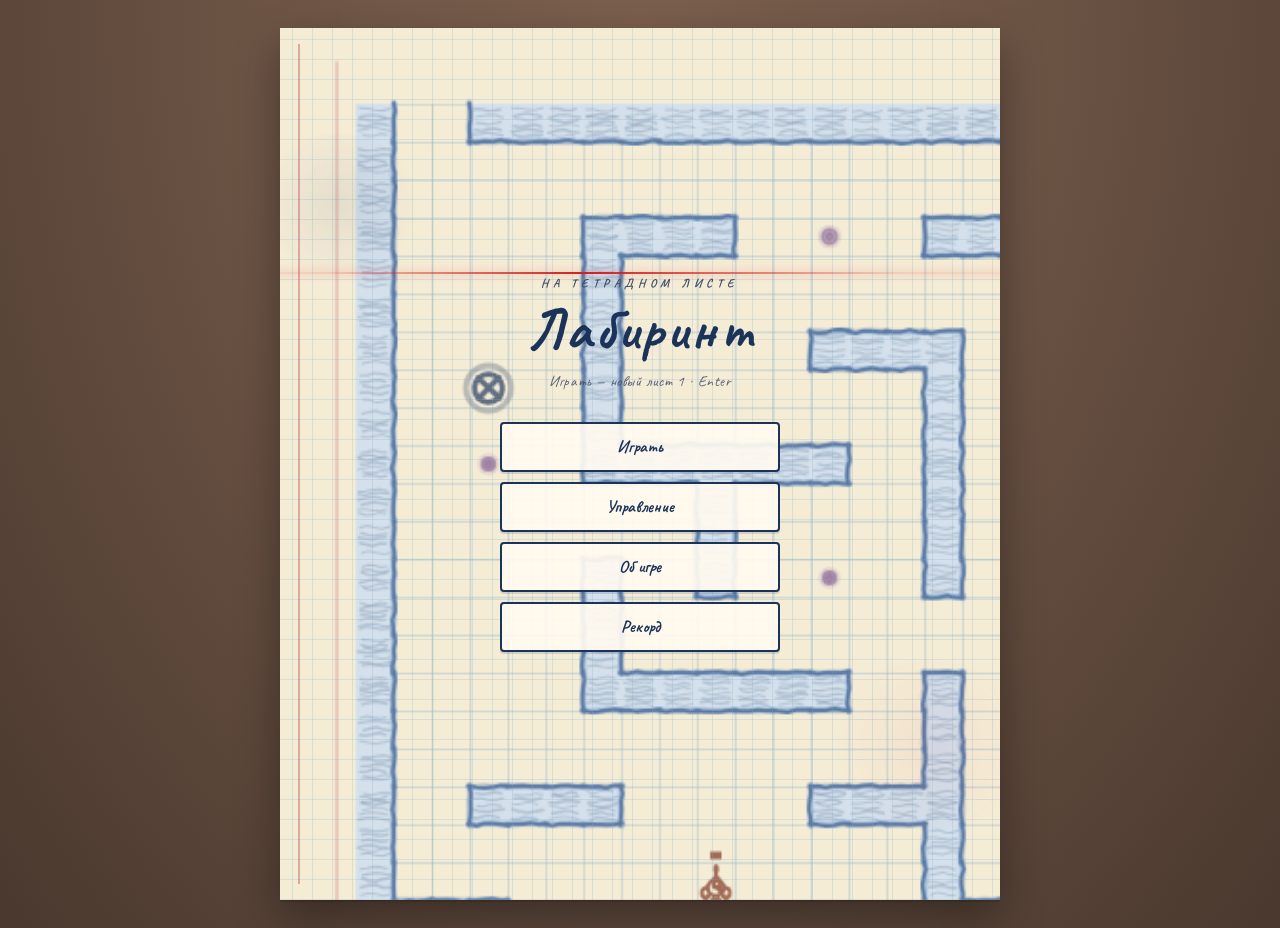
==== index.html @ 0924b026 "Publish the notebook maze so it can be opened from a link. Co-authored-by: Cursor <cursoragent@curso" ====
<!DOCTYPE html>
<html lang="ru">
  <head>
    <meta charset="UTF-8" />
    <meta name="viewport" content="width=device-width, initial-scale=1.0" />
    <title>Лабиринт на тетрадном листе</title>
    <link rel="preconnect" href="https://fonts.googleapis.com" />
    <link rel="preconnect" href="https://fonts.gstatic.com" crossorigin />
    <link
      href="https://fonts.googleapis.com/css2?family=Caveat:wght@500;700&display=swap"
      rel="stylesheet"
    />
    <link rel="stylesheet" href="css/style.css" />
  </head>
  <body class="in-menu">
    <div class="desk">
      <header class="hint">
        <p class="controls">
          WASD — ходить · ЛКМ / пробел — выстрел (можно зажать) · M — звук · Esc — пауза · R — сначала, тот же сид
        </p>
        <p class="status" id="status">Выход с 4 мишеней · тихо — происшествие · жар копится</p>
      </header>
      <div class="paper-wrap">
        <canvas id="game" width="380" height="460"></canvas>
        <div id="overlay" class="win is-menu is-root-menu" aria-live="polite">
          <div class="menu-fx" aria-hidden="true">
            <span class="menu-fx-blot menu-fx-blot-a"></span>
            <span class="menu-fx-blot menu-fx-blot-b"></span>
            <span class="menu-fx-laser"></span>
          </div>
          <div class="defeat-stamp" aria-hidden="true">
            <span class="defeat-stamp-ring"></span>
            <span class="defeat-stamp-x"></span>
          </div>
          <div class="win-brand">
            <p class="win-kicker" id="overlay-kicker">на тетрадном листе</p>
            <p class="win-title" id="overlay-title">Лабиринт</p>
          </div>
          <p class="win-sub" id="overlay-sub">Играть — новый лист 1 · Enter</p>
          <p id="pause-notes" class="pause-notes hidden"></p>
          <p id="event-body" class="event-body hidden"></p>
          <button type="button" class="menu-btn hidden" id="event-continue">Дальше</button>
          <div id="menu-panel" class="menu-panel">
            <button type="button" class="menu-btn" id="menu-play">Играть</button>
            <button type="button" class="menu-btn" id="menu-controls">Управление</button>
            <button type="button" class="menu-btn" id="menu-about">Об игре</button>
            <button type="button" class="menu-btn" id="menu-record">Рекорд</button>
          </div>
          <div id="menu-page" class="menu-page hidden">
            <p id="menu-page-text" class="menu-page-text"></p>
            <button type="button" class="menu-btn" id="menu-back">Назад</button>
          </div>
          <div id="upgrade-panel" class="upgrade-panel hidden">
            <p id="shop-taken" class="shop-taken hidden"></p>
            <button type="button" class="upgrade-card" id="upgrade-0">
              <span class="upgrade-key">1</span>
              <span class="upgrade-title">Апгрейд</span>
              <span class="upgrade-desc">Описание</span>
            </button>
            <button type="button" class="upgrade-card" id="upgrade-1">
              <span class="upgrade-key">2</span>
              <span class="upgrade-title">Апгрейд</span>
              <span class="upgrade-desc">Описание</span>
            </button>
            <button type="button" class="upgrade-card" id="upgrade-2">
              <span class="upgrade-key">3</span>
              <span class="upgrade-title">Апгрейд</span>
              <span class="upgrade-desc">Описание</span>
            </button>
            <button type="button" class="menu-btn upgrade-skip" id="upgrade-skip">Дальше</button>
          </div>
          <div id="death-panel" class="menu-panel hidden">
            <p id="death-build" class="death-build"></p>
            <button type="button" class="menu-btn death-retry" id="death-retry">Ещё раз в этом сиде (R)</button>
            <button type="button" class="menu-btn" id="death-new">Новый забег в другом сиде</button>
            <button type="button" class="menu-btn" id="death-menu">Выход в меню</button>
          </div>
        </div>
      </div>
    </div>
    <script type="module" src="js/main.js"></script>
  </body>
</html>
---- css/style.css ----
:root {
  --desk: #6b5344;
  --desk-dark: #4a382e;
  --ink: #1b3358;
  --paper: #f4ecd6;
}

* {
  box-sizing: border-box;
  margin: 0;
  padding: 0;
}

html,
body {
  min-height: 100%;
}

body {
  font-family: Caveat, "Segoe Print", "Comic Sans MS", cursive;
  color: var(--ink);
  background:
    radial-gradient(ellipse at 50% 0%, #7a5e4d 0%, var(--desk) 45%, var(--desk-dark) 100%);
}

.desk {
  min-height: 100vh;
  display: flex;
  flex-direction: column;
  align-items: center;
  justify-content: center;
  gap: 14px;
  padding: 24px 16px;
}

.hint {
  text-align: center;
  max-width: min(100%, 720px);
}

.controls {
  font-size: 18px;
  color: #f0e6d4;
  text-shadow: 0 1px 0 rgba(0, 0, 0, 0.35);
}

.status {
  margin-top: 6px;
  font-size: 18px;
  font-weight: 700;
  color: #fff6e4;
  text-shadow: 0 1px 0 rgba(0, 0, 0, 0.4);
}

body:not(.in-menu) .status {
  position: absolute;
  width: 1px;
  height: 1px;
  overflow: hidden;
  clip: rect(0, 0, 0, 0);
}

.paper-wrap {
  position: relative;
  line-height: 0;
  width: min(100%, 720px);
  box-shadow:
    0 1px 0 rgba(255, 255, 255, 0.35) inset,
    0 18px 40px rgba(0, 0, 0, 0.35),
    0 2px 0 rgba(0, 0, 0, 0.12);
  background: var(--paper);
}

#game {
  display: block;
  width: 100% !important;
  height: auto !important;
  aspect-ratio: 380 / 460;
  background: var(--paper);
}

.win {
  position: absolute;
  inset: 0;
  z-index: 2;
  display: flex;
  flex-direction: column;
  align-items: center;
  justify-content: center;
  gap: 8px;
  background: rgba(244, 236, 214, 0.72);
  line-height: 1.3;
}

.win.hidden {
  display: none;
}

.win-title {
  font-size: 48px;
  font-weight: 700;
  color: var(--ink);
}

.win-sub {
  font-size: 18px;
  color: #3d4d66;
  max-width: 88%;
}

.menu-panel {
  display: flex;
  flex-direction: column;
  gap: 10px;
  margin-top: 18px;
  width: min(280px, 80%);
  line-height: 1.3;
}

.menu-panel.hidden {
  display: none;
}

.menu-page {
  display: flex;
  flex-direction: column;
  align-items: center;
  gap: 16px;
  margin-top: 14px;
  width: min(420px, 88%);
  line-height: 1.35;
}

.menu-page.hidden {
  display: none;
}

.menu-page-text {
  font-size: 16px;
  color: #3d4d66;
  text-align: left;
  white-space: pre-line;
}

.pause-notes {
  font-size: 16px;
  color: #3d4d66;
  text-align: left;
  white-space: pre-line;
  max-width: 88%;
  margin: 0;
  line-height: 1.35;
}

.pause-notes.hidden {
  display: none;
}

.event-body {
  font-size: 17px;
  color: #3d4d66;
  text-align: left;
  white-space: pre-line;
  max-width: 88%;
  margin: 4px 0 0;
  line-height: 1.4;
}

.event-body.hidden {
  display: none;
}

.event-body.is-result {
  font-size: 22px;
  font-weight: 700;
  color: var(--ink);
  text-align: center;
  max-width: 80%;
  margin: 8px 0 4px;
}

#event-continue {
  margin-top: 10px;
  min-width: 160px;
}

#event-continue.hidden {
  display: none;
}

.menu-btn {
  appearance: none;
  border: 2px solid var(--ink);
  background: rgba(255, 250, 240, 0.92);
  color: var(--ink);
  border-radius: 4px;
  padding: 12px 16px;
  font: inherit;
  font-size: 17px;
  font-weight: 700;
  cursor: pointer;
  box-shadow: 0 2px 0 rgba(27, 51, 88, 0.15);
}

.menu-btn:hover,
.menu-btn:focus-visible {
  background: #fff;
  outline: none;
}

.upgrade-skip {
  width: 100%;
  flex-basis: 100%;
  margin-top: 4px;
}

.upgrade-skip.hidden {
  display: none;
}

.upgrade-panel {
  display: flex;
  gap: 14px;
  margin-top: 18px;
  max-width: 92%;
  flex-wrap: wrap;
  justify-content: center;
  line-height: 1.25;
}

.upgrade-panel.hidden {
  display: none;
}

.shop-taken {
  flex-basis: 100%;
  font-size: 15px;
  color: #3d4d66;
  text-align: left;
  white-space: pre-line;
  line-height: 1.35;
  max-height: 22vh;
  overflow: auto;
  width: 100%;
  margin: 0 0 2px;
}

.shop-taken.hidden {
  display: none;
}

.upgrade-card {
  width: min(260px, 42vw);
  text-align: left;
  padding: 14px 16px;
  border: 2px solid var(--ink);
  background: rgba(244, 236, 214, 0.95);
  color: var(--ink);
  cursor: pointer;
  font: inherit;
  display: flex;
  flex-direction: column;
  gap: 6px;
  box-shadow: 2px 3px 0 rgba(27, 51, 88, 0.18);
}

.upgrade-card:hover,
.upgrade-card:focus-visible {
  background: #fff8e8;
  outline: none;
}

.upgrade-card.hidden {
  display: none;
}

.upgrade-key {
  font-size: 13px;
  font-weight: 700;
  opacity: 0.65;
}

.upgrade-title {
  font-size: 20px;
  font-weight: 700;
}

.upgrade-desc {
  font-size: 14px;
  color: #3d4d66;
}

.upgrade-panel {
  display: flex;
  gap: 14px;
  margin-top: 18px;
  flex-wrap: wrap;
  justify-content: center;
  max-width: 92%;
}

.upgrade-panel.hidden {
  display: none;
}

.upgrade-card {
  appearance: none;
  border: 2px solid var(--ink);
  background: rgba(255, 250, 240, 0.92);
  color: var(--ink);
  border-radius: 4px;
  padding: 14px 16px;
  min-width: 200px;
  max-width: 260px;
  text-align: left;
  cursor: pointer;
  display: flex;
  flex-direction: column;
  gap: 6px;
  font: inherit;
  box-shadow: 0 2px 0 rgba(27, 51, 88, 0.15);
  transition: transform 0.12s ease, background 0.12s ease;
}

.upgrade-card:hover {
  background: #fff;
  transform: translateY(-2px);
}

.upgrade-card.hidden {
  display: none;
}

.upgrade-card.is-rare {
  box-shadow: 0 2px 0 rgba(27, 51, 88, 0.15), inset 0 0 0 1px rgba(154, 52, 18, 0.35);
}

.upgrade-card.is-ink {
  box-shadow: 0 2px 0 rgba(90, 24, 64, 0.2), inset 0 0 0 1px rgba(90, 24, 64, 0.45);
}

.upgrade-card.is-ink .upgrade-title {
  color: #5a1840;
}

.upgrade-key {
  font-size: 12px;
  font-weight: 700;
  letter-spacing: 0.04em;
  opacity: 0.7;
}

.upgrade-title {
  font-size: 18px;
  font-weight: 700;
}

.upgrade-desc {
  font-size: 14px;
  color: #3d4d66;
  line-height: 1.35;
}

body.in-menu .hint {
  height: 0;
  margin: 0;
  opacity: 0;
  overflow: hidden;
  pointer-events: none;
}

body.in-menu .desk {
  gap: 0;
  padding-top: 28px;
  padding-bottom: 28px;
}

.win > *:not(.menu-fx) {
  position: relative;
  z-index: 1;
}

.win-brand {
  display: flex;
  flex-direction: column;
  align-items: center;
  gap: 8px;
  text-align: center;
  max-width: 92%;
}

.win-kicker {
  font-size: 12px;
  font-weight: 700;
  letter-spacing: 0.38em;
  text-transform: uppercase;
  color: #3d4d66;
}

.win-kicker.hidden {
  display: none;
}

.win.is-menu {
  overflow: hidden;
  background: rgba(244, 236, 214, 0.32);
  gap: 12px;
}

.win.is-menu::before {
  content: "";
  position: absolute;
  inset: -40%;
  background-image:
    linear-gradient(rgba(120, 168, 196, 0.32) 1px, transparent 1px),
    linear-gradient(90deg, rgba(120, 168, 196, 0.32) 1px, transparent 1px);
  background-size: 20px 20px;
  animation: paperDrift 22s linear infinite;
  pointer-events: none;
  opacity: 0.7;
}

.win.is-menu::after {
  content: "";
  position: absolute;
  top: 16px;
  bottom: 16px;
  left: 18px;
  width: 1.5px;
  background: rgba(196, 84, 92, 0.45);
  pointer-events: none;
}

.menu-fx {
  display: none;
}

.win.is-menu .menu-fx {
  display: block;
  position: absolute;
  inset: 0;
  overflow: hidden;
  pointer-events: none;
  z-index: 0;
}

.menu-fx-blot {
  position: absolute;
  border-radius: 50%;
  filter: blur(1px);
  opacity: 0.22;
}

.menu-fx-blot-a {
  width: 180px;
  height: 140px;
  left: -30px;
  top: 12%;
  background: radial-gradient(circle, rgba(27, 51, 88, 0.35) 0%, transparent 70%);
  animation: blotDrift 11s ease-in-out infinite;
}

.menu-fx-blot-b {
  width: 220px;
  height: 170px;
  right: -40px;
  bottom: 8%;
  background: radial-gradient(circle, rgba(211, 31, 31, 0.22) 0%, transparent 72%);
  animation: blotDrift 14s ease-in-out infinite reverse;
}

.menu-fx-laser {
  position: absolute;
  left: -30%;
  top: 28%;
  width: 160%;
  height: 2px;
  background: linear-gradient(90deg, transparent, rgba(211, 31, 31, 0.15), #d31f1f 45%, rgba(211, 31, 31, 0.15), transparent);
  box-shadow: 0 0 8px rgba(211, 31, 31, 0.35);
  animation: laserSweep 8s ease-in-out infinite;
  transform-origin: 30% 50%;
}

.win.is-root-menu .win-title {
  font-size: clamp(40px, 9vw, 58px);
  letter-spacing: 0.06em;
  line-height: 1.05;
  animation: titleIn 0.85s ease both;
}

.win.is-root-menu .win-kicker {
  animation: titleIn 0.7s ease both;
}

.win.is-root-menu .win-sub {
  font-size: 15px;
  letter-spacing: 0.04em;
  opacity: 0.85;
}

.win.is-menu .menu-btn {
  transition: transform 0.12s ease, background 0.12s ease, box-shadow 0.12s ease;
}

.win.is-menu .menu-btn:hover,
.win.is-menu .menu-btn:focus-visible {
  transform: translateY(-1px);
}

#menu-play {
  animation: playPulse 2.6s ease-in-out infinite;
}

@keyframes paperDrift {
  from {
    transform: translate(0, 0);
  }
  to {
    transform: translate(-20px, -20px);
  }
}

@keyframes blotDrift {
  0%,
  100% {
    transform: translate(0, 0) scale(1);
  }
  50% {
    transform: translate(18px, -14px) scale(1.08);
  }
}

@keyframes laserSweep {
  0% {
    top: 22%;
    transform: rotate(14deg);
    opacity: 0.35;
  }
  35% {
    top: 58%;
    transform: rotate(-16deg);
    opacity: 0.7;
  }
  70% {
    top: 38%;
    transform: rotate(9deg);
    opacity: 0.5;
  }
  100% {
    top: 22%;
    transform: rotate(14deg);
    opacity: 0.35;
  }
}

@keyframes titleIn {
  from {
    opacity: 0;
    transform: translateY(8px);
  }
  to {
    opacity: 1;
    transform: translateY(0);
  }
}

@keyframes playPulse {
  0%,
  100% {
    box-shadow: 0 2px 0 rgba(27, 51, 88, 0.15);
  }
  50% {
    background: #fff;
    box-shadow: 0 6px 14px rgba(27, 51, 88, 0.2);
  }
}

.defeat-stamp {
  display: none;
}

.win.is-defeat {
  overflow: hidden;
  background:
    radial-gradient(ellipse at 50% 42%, rgba(244, 236, 214, 0.88) 0 34%, rgba(120, 28, 34, 0.58) 100%);
  gap: 10px;
}

.win.is-defeat::before {
  content: "";
  position: absolute;
  inset: 0;
  background:
    repeating-linear-gradient(
      -22deg,
      transparent 0 13px,
      rgba(154, 28, 36, 0.1) 13px 15px
    );
  pointer-events: none;
}

.win.is-defeat .win-title {
  color: #9a1c24;
  font-size: 46px;
  letter-spacing: 0.1em;
  text-transform: uppercase;
  text-shadow: 1px 1px 0 rgba(255, 244, 232, 0.7);
  animation: titleIn 0.35s ease both;
}

.win.is-defeat .win-sub {
  color: #5c2a30;
  font-weight: 600;
}

.death-build {
  font-size: 16px;
  color: #5c2a30;
  text-align: left;
  white-space: pre-line;
  max-height: 28vh;
  overflow: auto;
  width: min(360px, 88%);
  margin: 4px 0 8px;
  line-height: 1.35;
}

.win.is-defeat .death-build {
  color: #5c2a30;
}

.win.is-defeat .defeat-stamp {
  display: block;
  position: absolute;
  inset: 0;
  pointer-events: none;
  z-index: 0;
}

.defeat-stamp-ring {
  position: absolute;
  left: 50%;
  top: 46%;
  width: 220px;
  height: 220px;
  transform: translate(-50%, -50%) rotate(-16deg);
  border: 9px solid rgba(154, 28, 36, 0.28);
  border-radius: 50%;
  box-shadow: 0 0 0 3px rgba(154, 28, 36, 0.08) inset;
}

.defeat-stamp-x {
  position: absolute;
  left: 50%;
  top: 46%;
  width: 168px;
  height: 14px;
  transform: translate(-50%, -50%) rotate(-16deg);
  background: rgba(154, 28, 36, 0.32);
  border-radius: 2px;
}

.defeat-stamp-x::before {
  content: "";
  position: absolute;
  inset: 0;
  background: rgba(154, 28, 36, 0.32);
  border-radius: 2px;
  transform: rotate(90deg);
}

.win.is-defeat .menu-btn {
  border-color: #8b151c;
  color: #6d1218;
  background: rgba(255, 244, 236, 0.94);
  box-shadow: 0 2px 0 rgba(139, 21, 28, 0.22);
}

.win.is-defeat .menu-btn:hover,
.win.is-defeat .menu-btn:focus-visible {
  background: #fff8f2;
}

.win.is-defeat .death-retry {
  background: #8b151c;
  color: #fff8f0;
  border-color: #6d1218;
}

.win.is-defeat .death-retry:hover,
.win.is-defeat .death-retry:focus-visible {
  background: #a31a22;
  color: #fff;
}
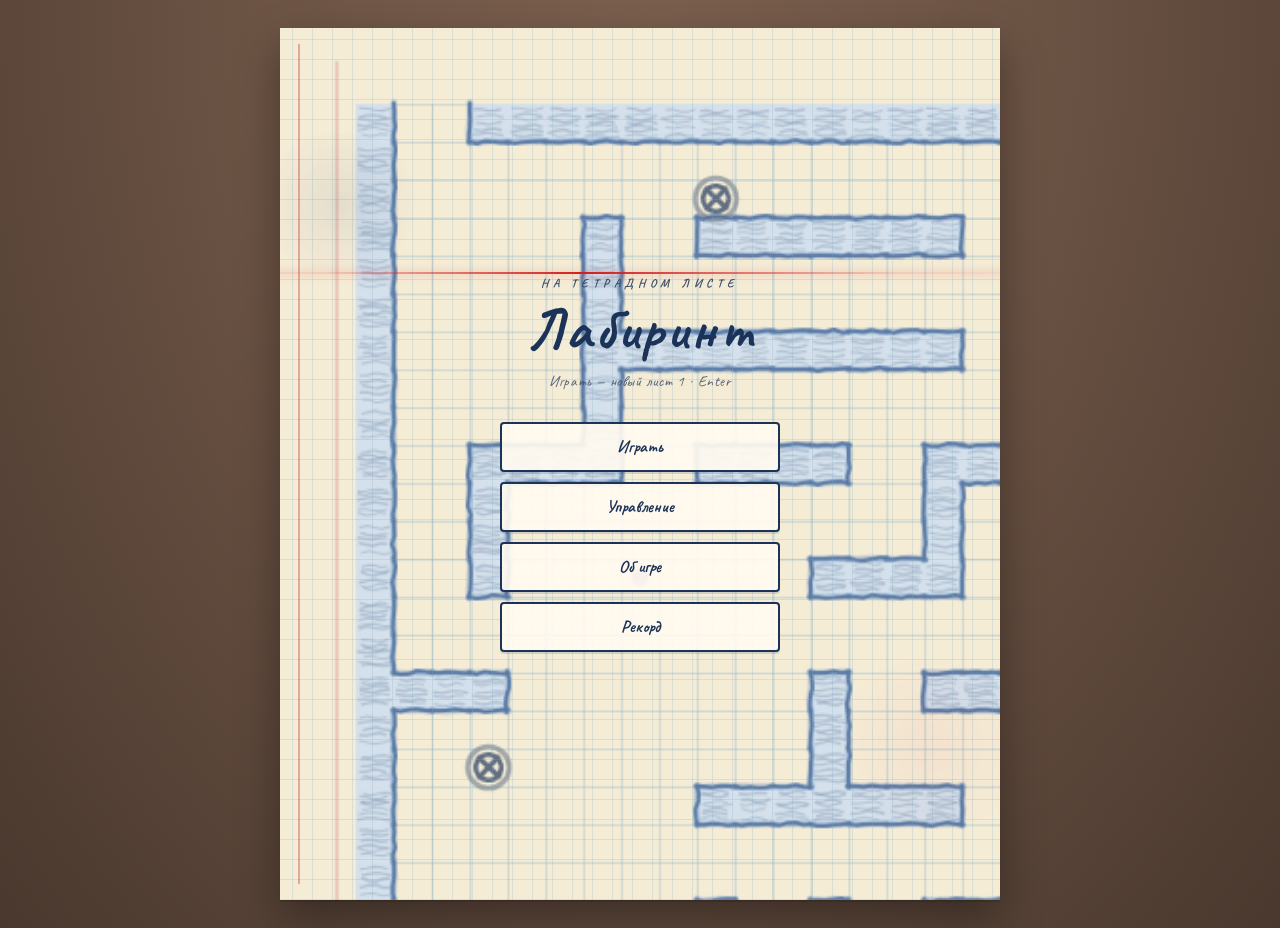
==== commit 3ed3fc1a: "Publish fogged walls, hit stun, pause build notes, and more green exits. Co-authored-by: Cursor <cur" ====
--- a/index.html
+++ b/index.html
@@ -4,6 +4,7 @@
     <meta charset="UTF-8" />
     <meta name="viewport" content="width=device-width, initial-scale=1.0" />
     <title>Лабиринт на тетрадном листе</title>
+    <link rel="icon" href="favicon.svg" type="image/svg+xml" />
     <link rel="preconnect" href="https://fonts.googleapis.com" />
     <link rel="preconnect" href="https://fonts.gstatic.com" crossorigin />
     <link
--- a/css/style.css
+++ b/css/style.css
@@ -148,6 +148,8 @@
   text-align: left;
   white-space: pre-line;
   max-width: 88%;
+  max-height: 52%;
+  overflow: auto;
   margin: 0;
   line-height: 1.35;
 }
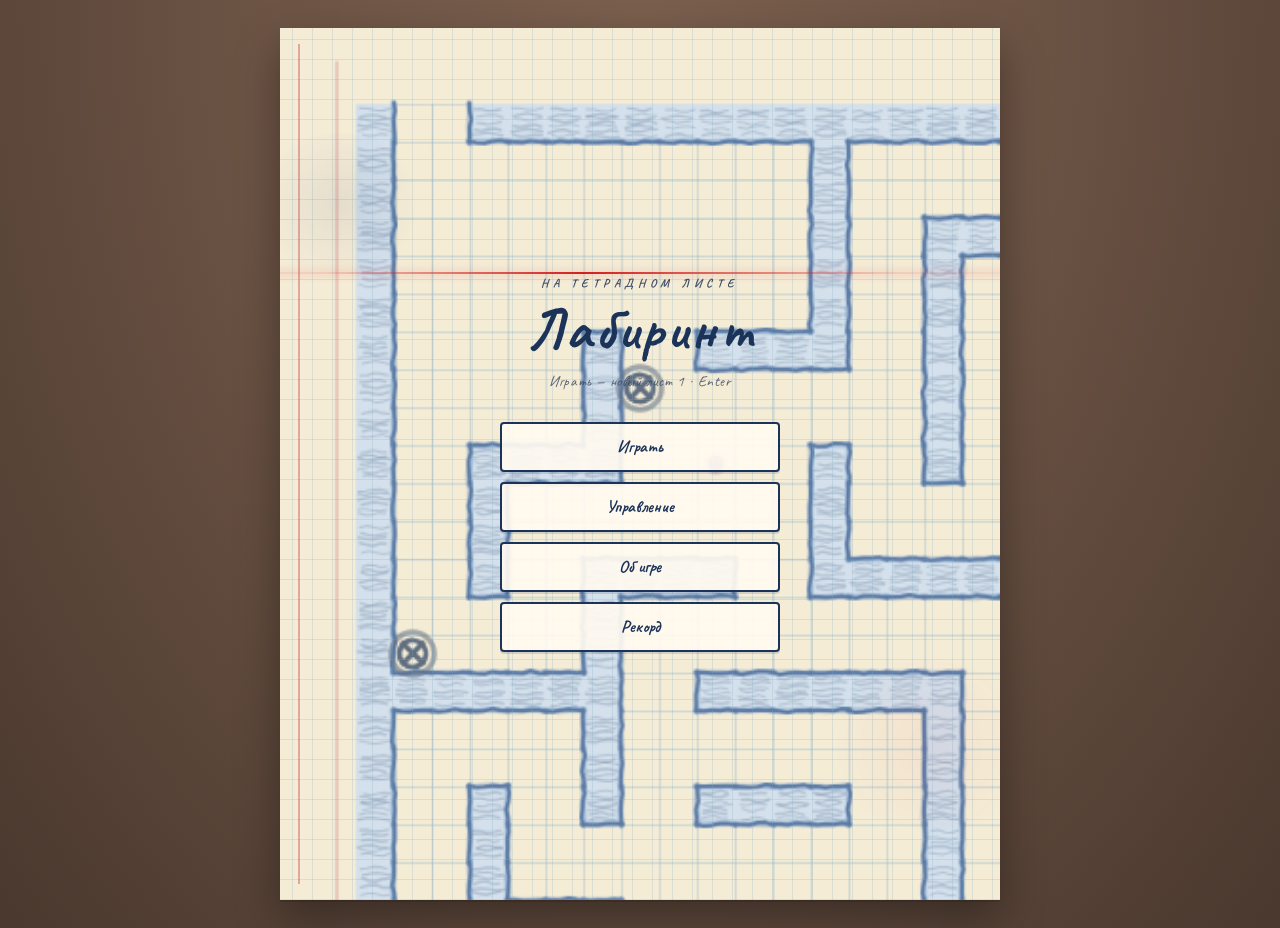
==== commit 0d96c3a9: "Publish laser overheat, seeded starter weapons, and a seed step after Play. Co-authored-by: Cursor <" ====
--- a/index.html
+++ b/index.html
@@ -47,6 +47,13 @@
             <button type="button" class="menu-btn" id="menu-about">Об игре</button>
             <button type="button" class="menu-btn" id="menu-record">Рекорд</button>
           </div>
+          <div id="seed-panel" class="menu-panel hidden">
+            <label class="seed-field" for="seed-input">Сид</label>
+            <input id="seed-input" class="seed-input" type="text" maxlength="16" spellcheck="false" autocomplete="off" />
+            <p id="seed-weapon" class="seed-weapon"></p>
+            <button type="button" class="menu-btn" id="seed-go">Начать</button>
+            <button type="button" class="menu-btn" id="seed-back">Назад</button>
+          </div>
           <div id="menu-page" class="menu-page hidden">
             <p id="menu-page-text" class="menu-page-text"></p>
             <button type="button" class="menu-btn" id="menu-back">Назад</button>
--- a/css/style.css
+++ b/css/style.css
@@ -79,6 +79,10 @@
   background: var(--paper);
 }
 
+body:not(.in-menu) #game {
+  cursor: none;
+}
+
 .win {
   position: absolute;
   inset: 0;
@@ -156,6 +160,15 @@
 
 .pause-notes.hidden {
   display: none;
+}
+
+.build-line {
+  display: block;
+}
+
+.build-lost {
+  text-decoration: line-through;
+  opacity: 0.55;
 }
 
 .event-body {
@@ -208,6 +221,32 @@
 .menu-btn:focus-visible {
   background: #fff;
   outline: none;
+}
+
+.seed-field {
+  font-size: 15px;
+  font-weight: 700;
+  letter-spacing: 0.12em;
+  text-transform: uppercase;
+}
+
+.seed-input {
+  width: 100%;
+  border: 2px solid var(--ink);
+  background: rgba(255, 250, 240, 0.92);
+  color: var(--ink);
+  border-radius: 4px;
+  padding: 8px 10px;
+  font: inherit;
+  font-size: 22px;
+  font-weight: 700;
+}
+
+.seed-weapon {
+  font-size: 16px;
+  color: #3d4d66;
+  text-align: center;
+  min-height: 1.2em;
 }
 
 .upgrade-skip {
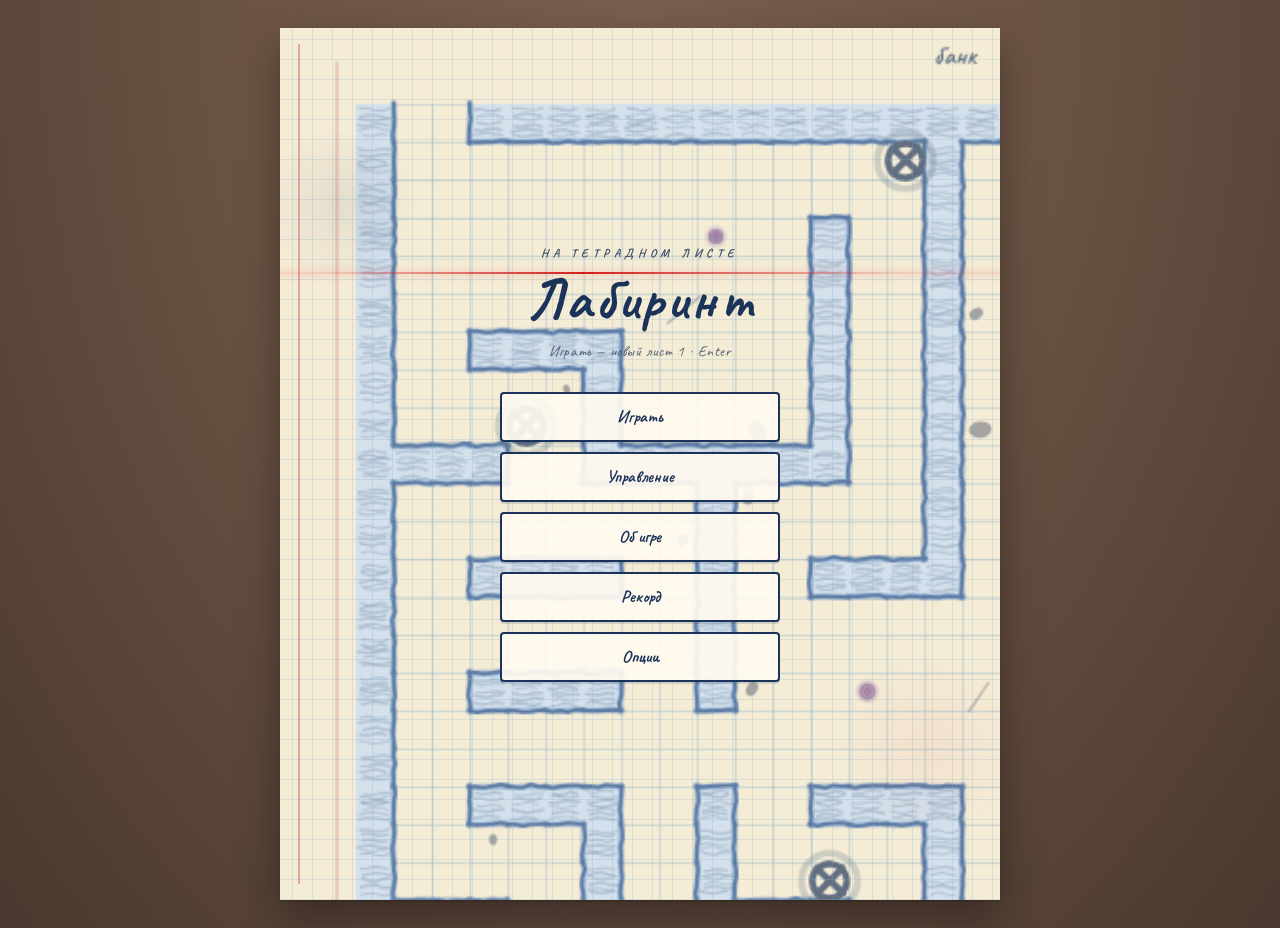
==== commit 93466779: "Publish folds that meet, blots the maze wraps, and separate music and sound. The share link should o" ====
--- a/index.html
+++ b/index.html
@@ -17,12 +17,14 @@
     <div class="desk">
       <header class="hint">
         <p class="controls">
-          WASD — ходить · ЛКМ / пробел — выстрел (можно зажать) · M — звук · Esc — пауза · R — сначала, тот же сид
+          WASD — ходить · ЛКМ / пробел — выстрел (можно зажать) · M — звук и музыка · Esc — пауза · R — сначала, тот же сид
         </p>
         <p class="status" id="status">Выход с 4 мишеней · тихо — происшествие · жар копится</p>
       </header>
-      <div class="paper-wrap">
+      <div class="paper-wrap" id="paper">
         <canvas id="game" width="380" height="460"></canvas>
+        <canvas id="fold" width="380" height="460" aria-hidden="true"></canvas>
+        <div class="paper-crease" aria-hidden="true"></div>
         <div id="overlay" class="win is-menu is-root-menu" aria-live="polite">
           <div class="menu-fx" aria-hidden="true">
             <span class="menu-fx-blot menu-fx-blot-a"></span>
@@ -38,6 +40,10 @@
             <p class="win-title" id="overlay-title">Лабиринт</p>
           </div>
           <p class="win-sub" id="overlay-sub">Играть — новый лист 1 · Enter</p>
+          <div id="sound-panel" class="sound-panel hidden">
+            <button type="button" class="menu-btn sound-btn" id="toggle-music">Музыка: вкл</button>
+            <button type="button" class="menu-btn sound-btn" id="toggle-sfx">Звуки: вкл</button>
+          </div>
           <p id="pause-notes" class="pause-notes hidden"></p>
           <p id="event-body" class="event-body hidden"></p>
           <button type="button" class="menu-btn hidden" id="event-continue">Дальше</button>
@@ -46,6 +52,12 @@
             <button type="button" class="menu-btn" id="menu-controls">Управление</button>
             <button type="button" class="menu-btn" id="menu-about">Об игре</button>
             <button type="button" class="menu-btn" id="menu-record">Рекорд</button>
+            <button type="button" class="menu-btn" id="menu-options">Опции</button>
+          </div>
+          <div id="options-panel" class="menu-panel hidden">
+            <button type="button" class="menu-btn sound-btn" id="opt-music">Музыка: вкл</button>
+            <button type="button" class="menu-btn sound-btn" id="opt-sfx">Звуки: вкл</button>
+            <button type="button" class="menu-btn" id="options-back">Назад</button>
           </div>
           <div id="seed-panel" class="menu-panel hidden">
             <label class="seed-field" for="seed-input">Сид</label>
--- a/css/style.css
+++ b/css/style.css
@@ -31,6 +31,7 @@
   justify-content: center;
   gap: 14px;
   padding: 24px 16px;
+  perspective: 1100px;
 }
 
 .hint {
@@ -64,11 +65,40 @@
   position: relative;
   line-height: 0;
   width: min(100%, 720px);
+  transform-origin: 50% 50%;
   box-shadow:
     0 1px 0 rgba(255, 255, 255, 0.35) inset,
     0 18px 40px rgba(0, 0, 0, 0.35),
     0 2px 0 rgba(0, 0, 0, 0.12);
   background: var(--paper);
+}
+
+.paper-crease {
+  position: absolute;
+  inset: 0;
+  z-index: 1;
+  pointer-events: none;
+  opacity: 0;
+  mix-blend-mode: multiply;
+  background:
+    radial-gradient(ellipse 62% 16% at 32% 46%, rgba(48, 36, 24, 0.22), transparent 72%),
+    radial-gradient(ellipse 48% 14% at 70% 62%, rgba(28, 40, 68, 0.16), transparent 74%),
+    radial-gradient(ellipse 80% 20% at 50% 24%, rgba(36, 28, 20, 0.12), transparent 70%),
+    linear-gradient(128deg, transparent 46%, rgba(40, 32, 24, 0.1) 50%, transparent 54%);
+}
+
+.paper-wrap.is-crumpling,
+.paper-wrap.is-smoothing {
+  z-index: 3;
+}
+
+#fold {
+  position: absolute;
+  inset: 0;
+  z-index: 1;
+  width: 100%;
+  height: 100%;
+  pointer-events: none;
 }
 
 #game {
@@ -221,6 +251,28 @@
 .menu-btn:focus-visible {
   background: #fff;
   outline: none;
+}
+
+.sound-panel {
+  display: flex;
+  gap: 8px;
+  margin: 4px 0 8px;
+  z-index: 1;
+}
+
+.sound-panel.hidden {
+  display: none;
+}
+
+.sound-btn {
+  padding: 6px 12px;
+  font-size: 15px;
+}
+
+.sound-btn.is-off {
+  color: #7d6a58;
+  border-style: dashed;
+  background: rgba(255, 250, 240, 0.55);
 }
 
 .seed-field {
@@ -622,9 +674,11 @@
 
 .win.is-defeat {
   overflow: hidden;
+  justify-content: flex-start;
+  padding: 8px 12px 10px;
+  gap: 4px;
   background:
     radial-gradient(ellipse at 50% 42%, rgba(244, 236, 214, 0.88) 0 34%, rgba(120, 28, 34, 0.58) 100%);
-  gap: 10px;
 }
 
 .win.is-defeat::before {
@@ -642,7 +696,8 @@
 
 .win.is-defeat .win-title {
   color: #9a1c24;
-  font-size: 46px;
+  font-size: 32px;
+  margin-top: 2px;
   letter-spacing: 0.1em;
   text-transform: uppercase;
   text-shadow: 1px 1px 0 rgba(255, 244, 232, 0.7);
@@ -651,19 +706,48 @@
 
 .win.is-defeat .win-sub {
   color: #5c2a30;
+  font-size: 15px;
   font-weight: 600;
 }
 
 .death-build {
-  font-size: 16px;
+  font-size: clamp(11px, calc(30vh / var(--build-rows, 8)), 15px);
   color: #5c2a30;
   text-align: left;
-  white-space: pre-line;
-  max-height: 28vh;
-  overflow: auto;
-  width: min(360px, 88%);
-  margin: 4px 0 8px;
-  line-height: 1.35;
+  width: 100%;
+  margin: 0 0 6px;
+  line-height: 1.15;
+  display: grid;
+  grid-template-columns: 1fr 1fr;
+  column-gap: 12px;
+  row-gap: 1px;
+  align-content: start;
+  overflow: visible;
+}
+
+.win.is-defeat #death-panel {
+  width: min(96%, 640px);
+  margin-top: 2px;
+  gap: 6px;
+  flex: 1 1 auto;
+  min-height: 0;
+  justify-content: flex-start;
+}
+
+.death-build .build-head,
+.death-build .build-tail {
+  grid-column: 1 / -1;
+}
+
+.death-build .build-name {
+  font-weight: 700;
+}
+
+.death-build .build-line:not(.build-head):not(.build-tail) {
+  display: -webkit-box;
+  -webkit-box-orient: vertical;
+  -webkit-line-clamp: 2;
+  overflow: hidden;
 }
 
 .win.is-defeat .death-build {
@@ -711,6 +795,8 @@
 }
 
 .win.is-defeat .menu-btn {
+  padding: 7px 10px;
+  font-size: 16px;
   border-color: #8b151c;
   color: #6d1218;
   background: rgba(255, 244, 236, 0.94);
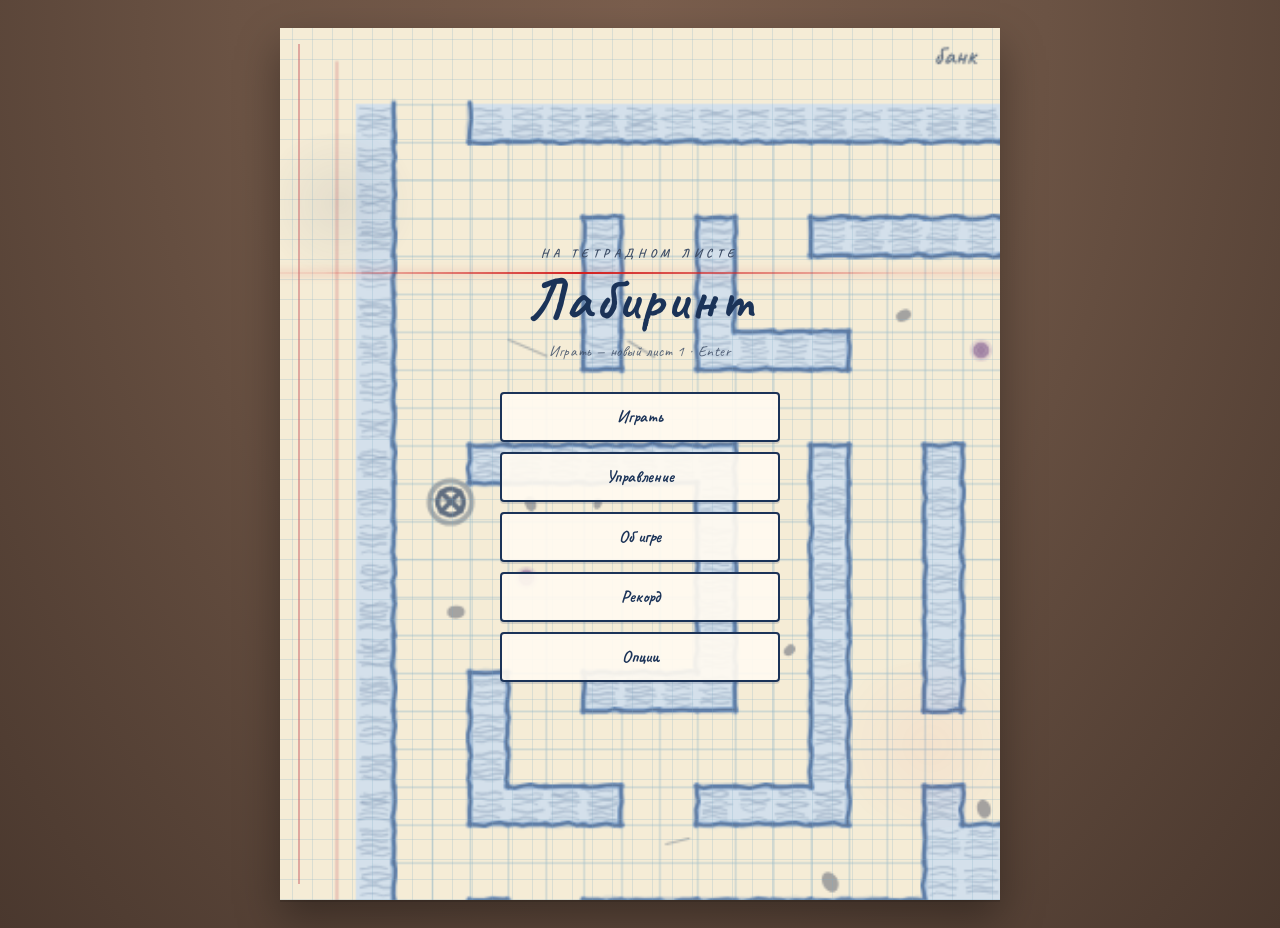
==== commit d4be1e1b: "Let a paused run quit into the defeat screen, and make enemies aim before they shoot. A shot needs a" ====
--- a/index.html
+++ b/index.html
@@ -45,6 +45,7 @@
             <button type="button" class="menu-btn sound-btn" id="toggle-sfx">Звуки: вкл</button>
           </div>
           <p id="pause-notes" class="pause-notes hidden"></p>
+          <button type="button" class="menu-btn hidden" id="pause-quit">Выйти из уровня</button>
           <p id="event-body" class="event-body hidden"></p>
           <button type="button" class="menu-btn hidden" id="event-continue">Дальше</button>
           <div id="menu-panel" class="menu-panel">
--- a/css/style.css
+++ b/css/style.css
@@ -182,13 +182,22 @@
   text-align: left;
   white-space: pre-line;
   max-width: 88%;
-  max-height: 52%;
+  max-height: 36%;
   overflow: auto;
   margin: 0;
   line-height: 1.35;
 }
 
 .pause-notes.hidden {
+  display: none;
+}
+
+#pause-quit {
+  margin-top: 6px;
+  flex-shrink: 0;
+}
+
+#pause-quit.hidden {
   display: none;
 }
 
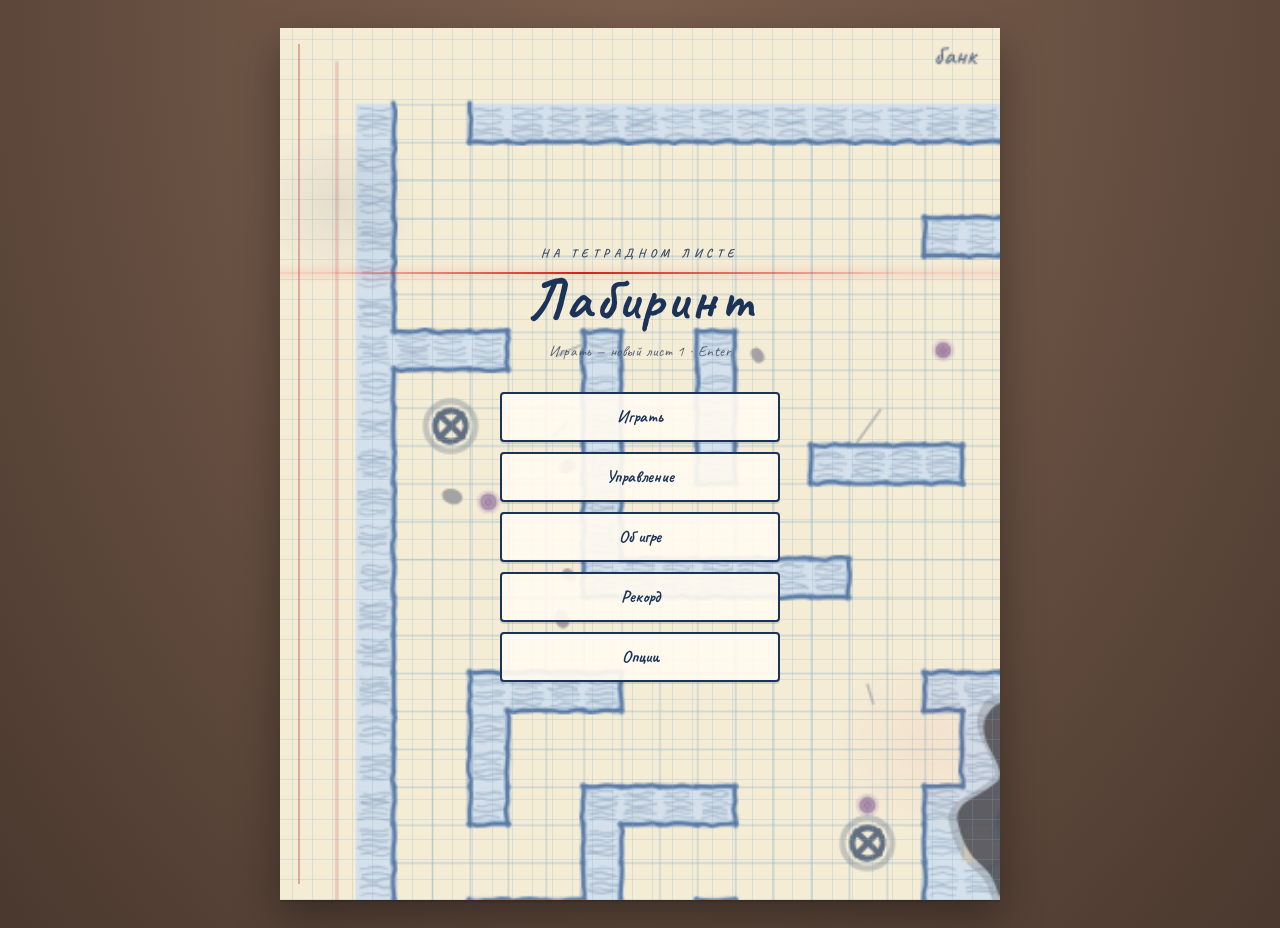
==== commit 1cc9a60f: "Add gold for kills, spent on card rerolls and buying a life after defeat. Each sheet now has a finit" ====
--- a/index.html
+++ b/index.html
@@ -88,10 +88,12 @@
               <span class="upgrade-title">Апгрейд</span>
               <span class="upgrade-desc">Описание</span>
             </button>
+            <button type="button" class="menu-btn upgrade-reroll" id="upgrade-reroll">Обновить — 100 (R)</button>
             <button type="button" class="menu-btn upgrade-skip" id="upgrade-skip">Дальше</button>
           </div>
           <div id="death-panel" class="menu-panel hidden">
             <p id="death-build" class="death-build"></p>
+            <button type="button" class="menu-btn death-buy" id="death-buy">Купить жизнь — 900</button>
             <button type="button" class="menu-btn death-retry" id="death-retry">Ещё раз в этом сиде (R)</button>
             <button type="button" class="menu-btn" id="death-new">Новый забег в другом сиде</button>
             <button type="button" class="menu-btn" id="death-menu">Выход в меню</button>
--- a/css/style.css
+++ b/css/style.css
@@ -318,6 +318,24 @@
 
 .upgrade-skip.hidden {
   display: none;
+}
+
+.upgrade-reroll {
+  width: 100%;
+  flex-basis: 100%;
+  margin-top: 4px;
+  border-color: #8a5d12;
+  color: #6e4a0e;
+}
+
+.upgrade-reroll.hidden,
+.death-buy.hidden {
+  display: none;
+}
+
+.menu-btn:disabled {
+  opacity: 0.45;
+  cursor: default;
 }
 
 .upgrade-panel {
@@ -828,3 +846,14 @@
   background: #a31a22;
   color: #fff;
 }
+
+.win.is-defeat .death-buy {
+  border-color: #8a5d12;
+  color: #6e4a0e;
+  background: #fbefcf;
+}
+
+.win.is-defeat .death-buy:not(:disabled):hover,
+.win.is-defeat .death-buy:not(:disabled):focus-visible {
+  background: #fff4d8;
+}
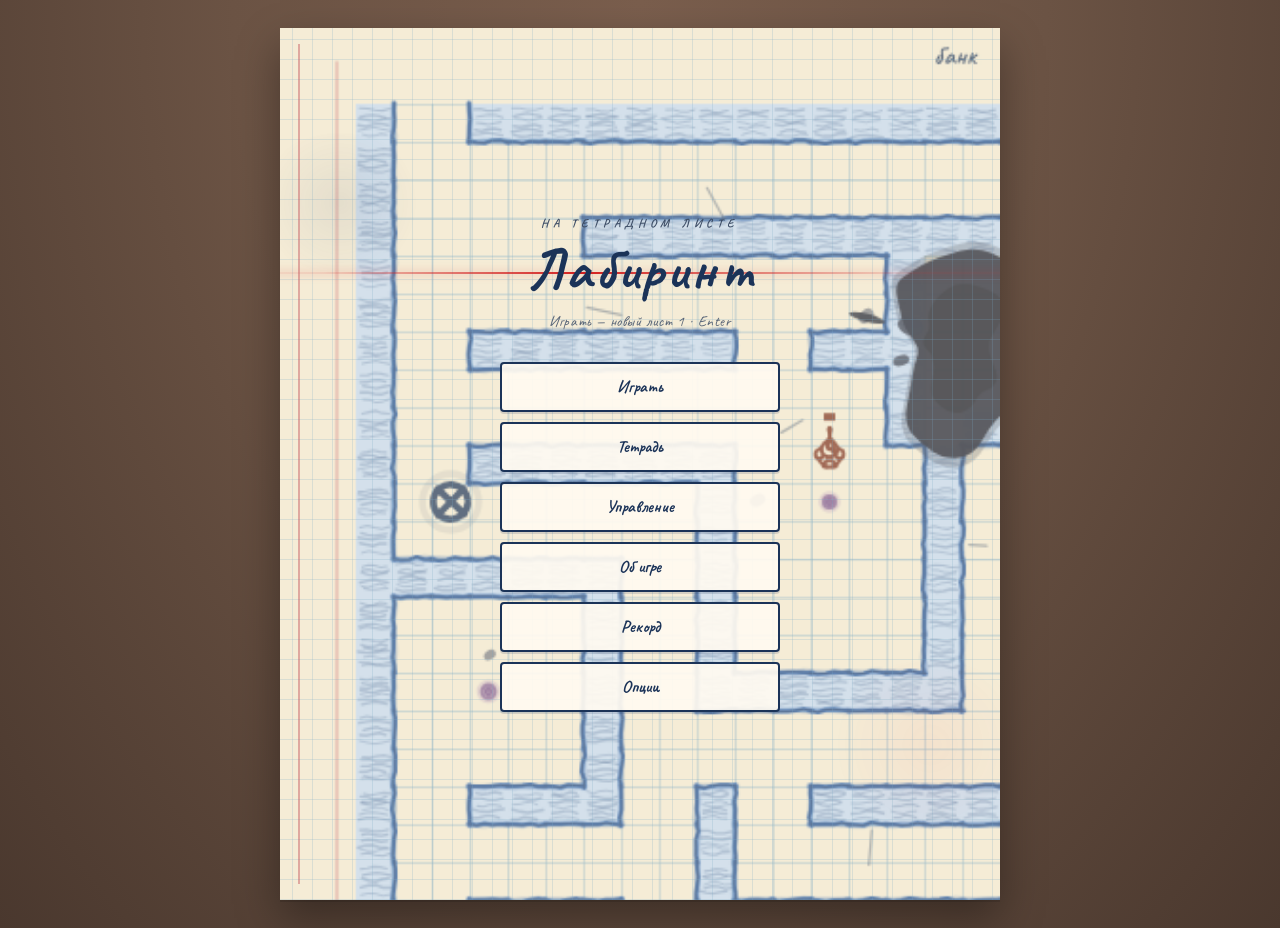
==== commit c334882e: "Publish the notebook shop, growing sheets, and a wider combat catalog. Survive sheets start with the" ====
--- a/index.html
+++ b/index.html
@@ -50,6 +50,7 @@
           <button type="button" class="menu-btn hidden" id="event-continue">Дальше</button>
           <div id="menu-panel" class="menu-panel">
             <button type="button" class="menu-btn" id="menu-play">Играть</button>
+            <button type="button" class="menu-btn" id="menu-notebook">Тетрадь</button>
             <button type="button" class="menu-btn" id="menu-controls">Управление</button>
             <button type="button" class="menu-btn" id="menu-about">Об игре</button>
             <button type="button" class="menu-btn" id="menu-record">Рекорд</button>
@@ -58,6 +59,12 @@
           <div id="options-panel" class="menu-panel hidden">
             <button type="button" class="menu-btn sound-btn" id="opt-music">Музыка: вкл</button>
             <button type="button" class="menu-btn sound-btn" id="opt-sfx">Звуки: вкл</button>
+            <button type="button" class="menu-btn" id="opt-reset">Сбросить прогресс</button>
+            <div id="opt-reset-ask" class="reset-ask hidden">
+              <p>Стереть покупки и счёт? Золото останется.</p>
+              <button type="button" class="menu-btn" id="opt-reset-yes">Стереть</button>
+              <button type="button" class="menu-btn" id="opt-reset-no">Нет</button>
+            </div>
             <button type="button" class="menu-btn" id="options-back">Назад</button>
           </div>
           <div id="seed-panel" class="menu-panel hidden">
@@ -66,6 +73,18 @@
             <p id="seed-weapon" class="seed-weapon"></p>
             <button type="button" class="menu-btn" id="seed-go">Начать</button>
             <button type="button" class="menu-btn" id="seed-back">Назад</button>
+          </div>
+          <div id="notebook-panel" class="notebook hidden">
+            <div class="notebook-tabs" id="notebook-tabs">
+              <button type="button" class="nb-tab is-on" data-page="0">Скины</button>
+              <button type="button" class="nb-tab" data-page="1">Стволы</button>
+              <button type="button" class="nb-tab" data-page="2">Способности</button>
+              <button type="button" class="nb-tab" data-page="3">Счёт</button>
+            </div>
+            <div class="notebook-stage">
+              <div id="notebook-leaf" class="notebook-leaf"></div>
+            </div>
+            <button type="button" class="menu-btn" id="notebook-back">В меню</button>
           </div>
           <div id="menu-page" class="menu-page hidden">
             <p id="menu-page-text" class="menu-page-text"></p>
--- a/css/style.css
+++ b/css/style.css
@@ -162,6 +162,8 @@
   gap: 16px;
   margin-top: 14px;
   width: min(420px, 88%);
+  max-height: calc(100% - 128px);
+  min-height: 0;
   line-height: 1.35;
 }
 
@@ -174,6 +176,16 @@
   color: #3d4d66;
   text-align: left;
   white-space: pre-line;
+  overflow: auto;
+  flex: 1 1 auto;
+  min-height: 0;
+  width: 100%;
+  padding: 6px 8px;
+  background: rgba(255, 250, 240, 0.86);
+}
+
+#menu-back {
+  flex-shrink: 0;
 }
 
 .pause-notes {
@@ -857,3 +869,180 @@
 .win.is-defeat .death-buy:not(:disabled):focus-visible {
   background: #fff4d8;
 }
+
+.notebook {
+  display: flex;
+  flex-direction: column;
+  align-items: stretch;
+  gap: 8px;
+  width: min(340px, 92%);
+  margin-top: 4px;
+}
+
+.notebook.hidden {
+  display: none;
+}
+
+.notebook-stage {
+  perspective: 900px;
+  max-height: 268px;
+}
+
+.notebook-tabs {
+  display: flex;
+  gap: 4px;
+  align-items: flex-end;
+  margin: 0 0 -1.5px 8px;
+}
+
+.nb-tab {
+  appearance: none;
+  font: inherit;
+  font-size: 15px;
+  font-weight: 700;
+  color: var(--ink);
+  background: rgba(255, 250, 240, 0.5);
+  border: 1.5px solid var(--ink);
+  border-bottom: none;
+  border-radius: 8px 8px 0 0;
+  padding: 2px 8px 3px;
+  cursor: pointer;
+}
+
+.nb-tab.is-on {
+  background: rgba(255, 250, 240, 0.95);
+  padding-top: 7px;
+}
+
+.notebook-leaf {
+  background: rgba(255, 250, 240, 0.9);
+  border: 1.5px solid var(--ink);
+  border-radius: 0 12px 12px 2px;
+  box-shadow: 4px 3px 0 rgba(27, 51, 88, 0.08);
+  padding: 8px 10px 10px;
+  max-height: 268px;
+  overflow: auto;
+}
+
+.ink-key {
+  font-weight: 700;
+  color: var(--ink);
+}
+
+.nb-group {
+  margin: 0 0 8px;
+}
+
+.nb-label {
+  margin: 0 0 4px;
+  font-size: 15px;
+  font-weight: 700;
+  color: var(--ink);
+}
+
+.nb-row {
+  display: flex;
+  flex-wrap: wrap;
+  gap: 6px;
+}
+
+.nb-btn {
+  font: inherit;
+  font-size: 14px;
+  line-height: 1.2;
+  border: 1.5px solid var(--ink);
+  background: transparent;
+  color: var(--ink);
+  border-radius: 3px;
+  padding: 3px 7px;
+  cursor: pointer;
+  text-align: left;
+}
+
+.nb-btn.is-on {
+  background: rgba(27, 51, 88, 0.12);
+}
+
+.nb-btn:disabled {
+  opacity: 0.42;
+  cursor: default;
+}
+
+.nb-btn:has(.nb-desc) {
+  flex: 1 1 100%;
+}
+
+.nb-swatch {
+  display: inline-block;
+  width: 8px;
+  height: 8px;
+  border-radius: 50%;
+  margin-right: 4px;
+  vertical-align: 1px;
+  box-shadow: inset 0 0 0 1px rgba(0, 0, 0, 0.25);
+}
+
+.nb-desc {
+  display: block;
+  font-size: 13px;
+  color: #3d4d66;
+}
+
+.nb-tally-row {
+  display: flex;
+  flex-wrap: wrap;
+  align-items: flex-end;
+  min-height: 28px;
+  margin: 4px 0 8px;
+}
+
+.tally {
+  position: relative;
+  display: inline-flex;
+  gap: 3px;
+  height: 20px;
+  margin: 0 10px 6px 0;
+  align-items: flex-end;
+}
+
+.tally i {
+  display: block;
+  width: 2px;
+  height: 16px;
+  background: var(--ink);
+}
+
+.tally.is-five::after {
+  content: "";
+  position: absolute;
+  left: -1px;
+  width: 20px;
+  height: 2px;
+  top: 9px;
+  background: var(--ink);
+  transform: rotate(-62deg);
+  transform-origin: left center;
+}
+
+.nb-stat {
+  margin: 0 0 4px;
+  font-size: 16px;
+  color: #3d4d66;
+}
+
+.reset-ask {
+  display: flex;
+  flex-direction: column;
+  gap: 6px;
+  font-size: 16px;
+  color: #6d1218;
+  text-align: center;
+}
+
+.reset-ask.hidden {
+  display: none;
+}
+
+.reset-ask p {
+  margin: 0;
+}
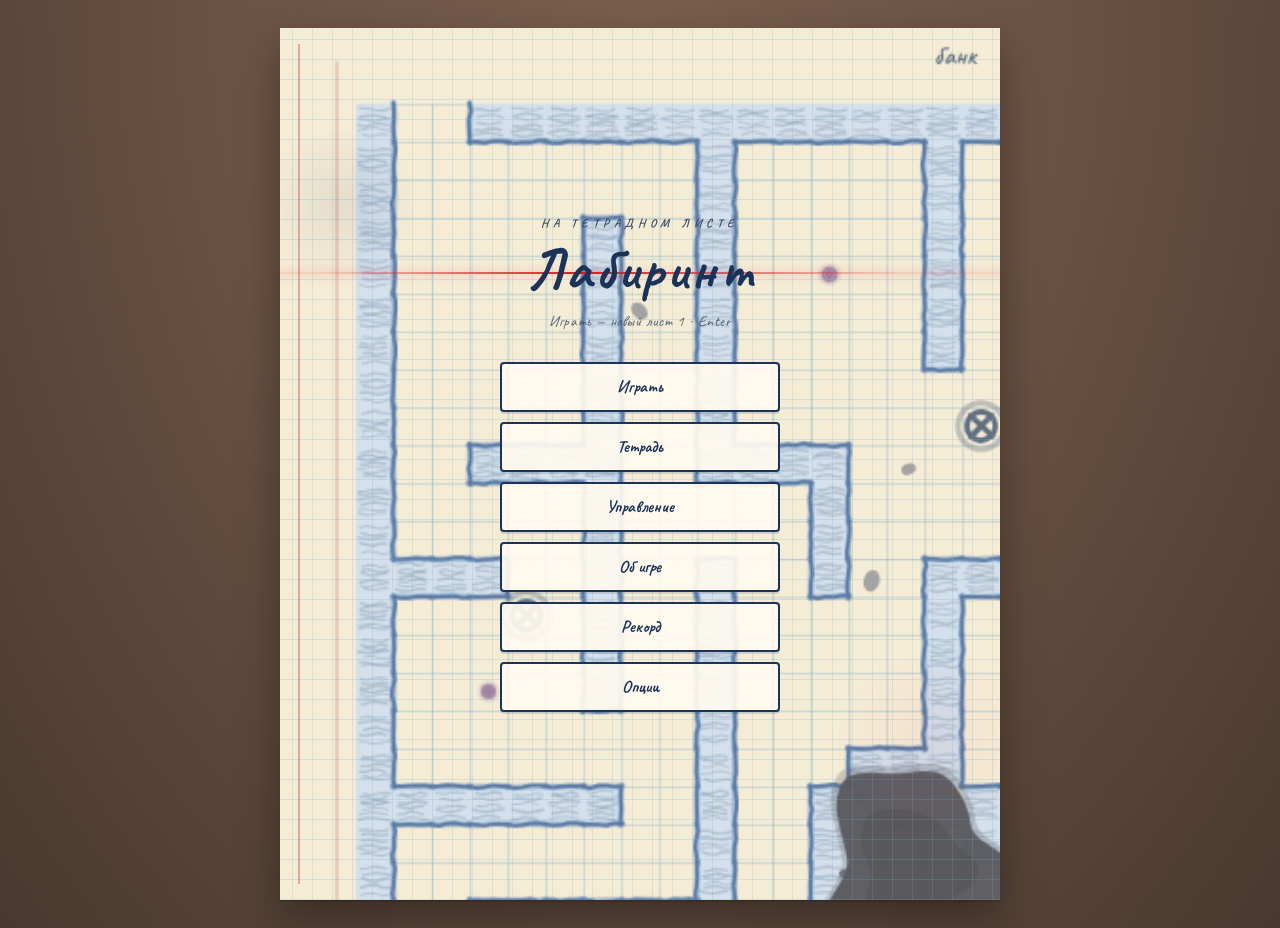
==== commit ccea2e63: "Keep the notebook tabs off the main menu. A hidden panel stays out of the layout even if an older st" ====
--- a/index.html
+++ b/index.html
@@ -11,7 +11,7 @@
       href="https://fonts.googleapis.com/css2?family=Caveat:wght@500;700&display=swap"
       rel="stylesheet"
     />
-    <link rel="stylesheet" href="css/style.css" />
+    <link rel="stylesheet" href="css/style.css?v=3" />
   </head>
   <body class="in-menu">
     <div class="desk">
@@ -74,7 +74,7 @@
             <button type="button" class="menu-btn" id="seed-go">Начать</button>
             <button type="button" class="menu-btn" id="seed-back">Назад</button>
           </div>
-          <div id="notebook-panel" class="notebook hidden">
+          <div id="notebook-panel" class="notebook hidden" hidden>
             <div class="notebook-tabs" id="notebook-tabs">
               <button type="button" class="nb-tab is-on" data-page="0">Скины</button>
               <button type="button" class="nb-tab" data-page="1">Стволы</button>
@@ -120,6 +120,6 @@
         </div>
       </div>
     </div>
-    <script type="module" src="js/main.js"></script>
+    <script type="module" src="js/main.js?v=3"></script>
   </body>
 </html>
--- a/css/style.css
+++ b/css/style.css
@@ -9,6 +9,11 @@
   box-sizing: border-box;
   margin: 0;
   padding: 0;
+}
+
+.hidden,
+[hidden] {
+  display: none !important;
 }
 
 html,
